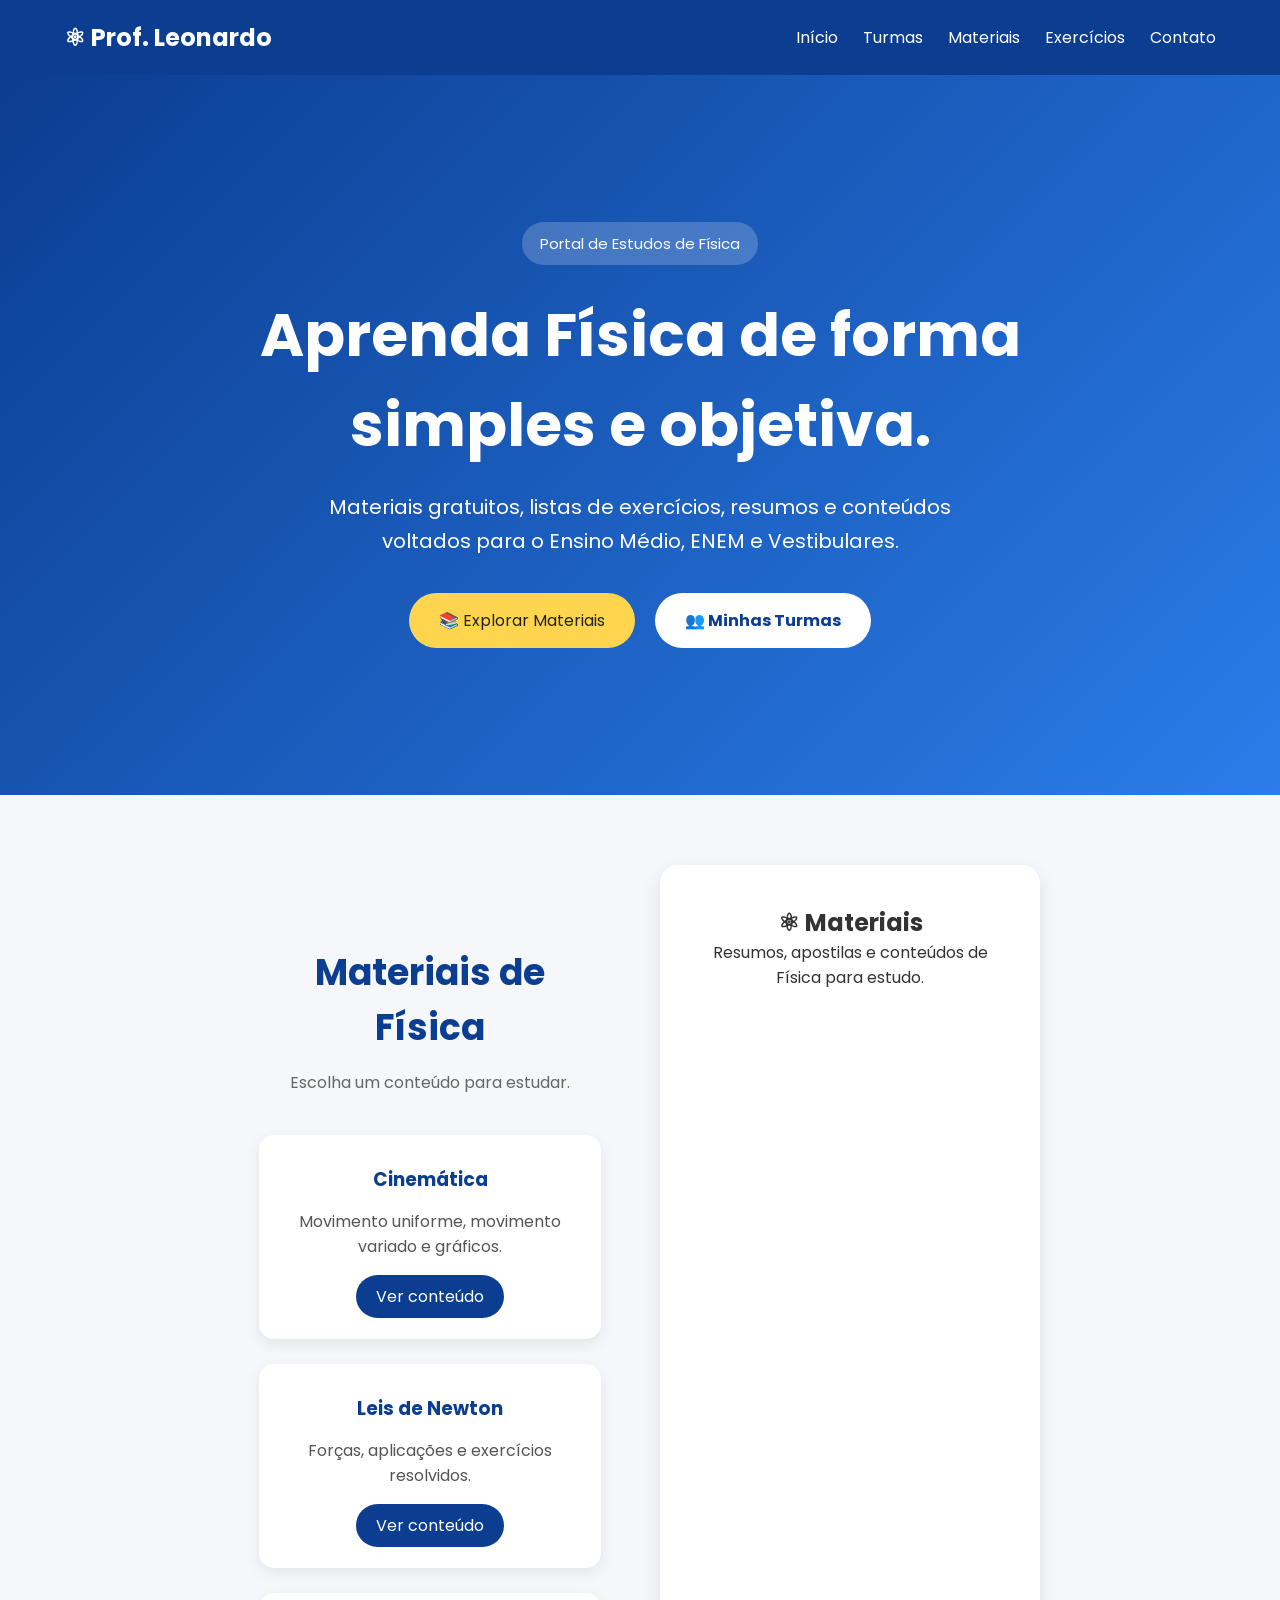
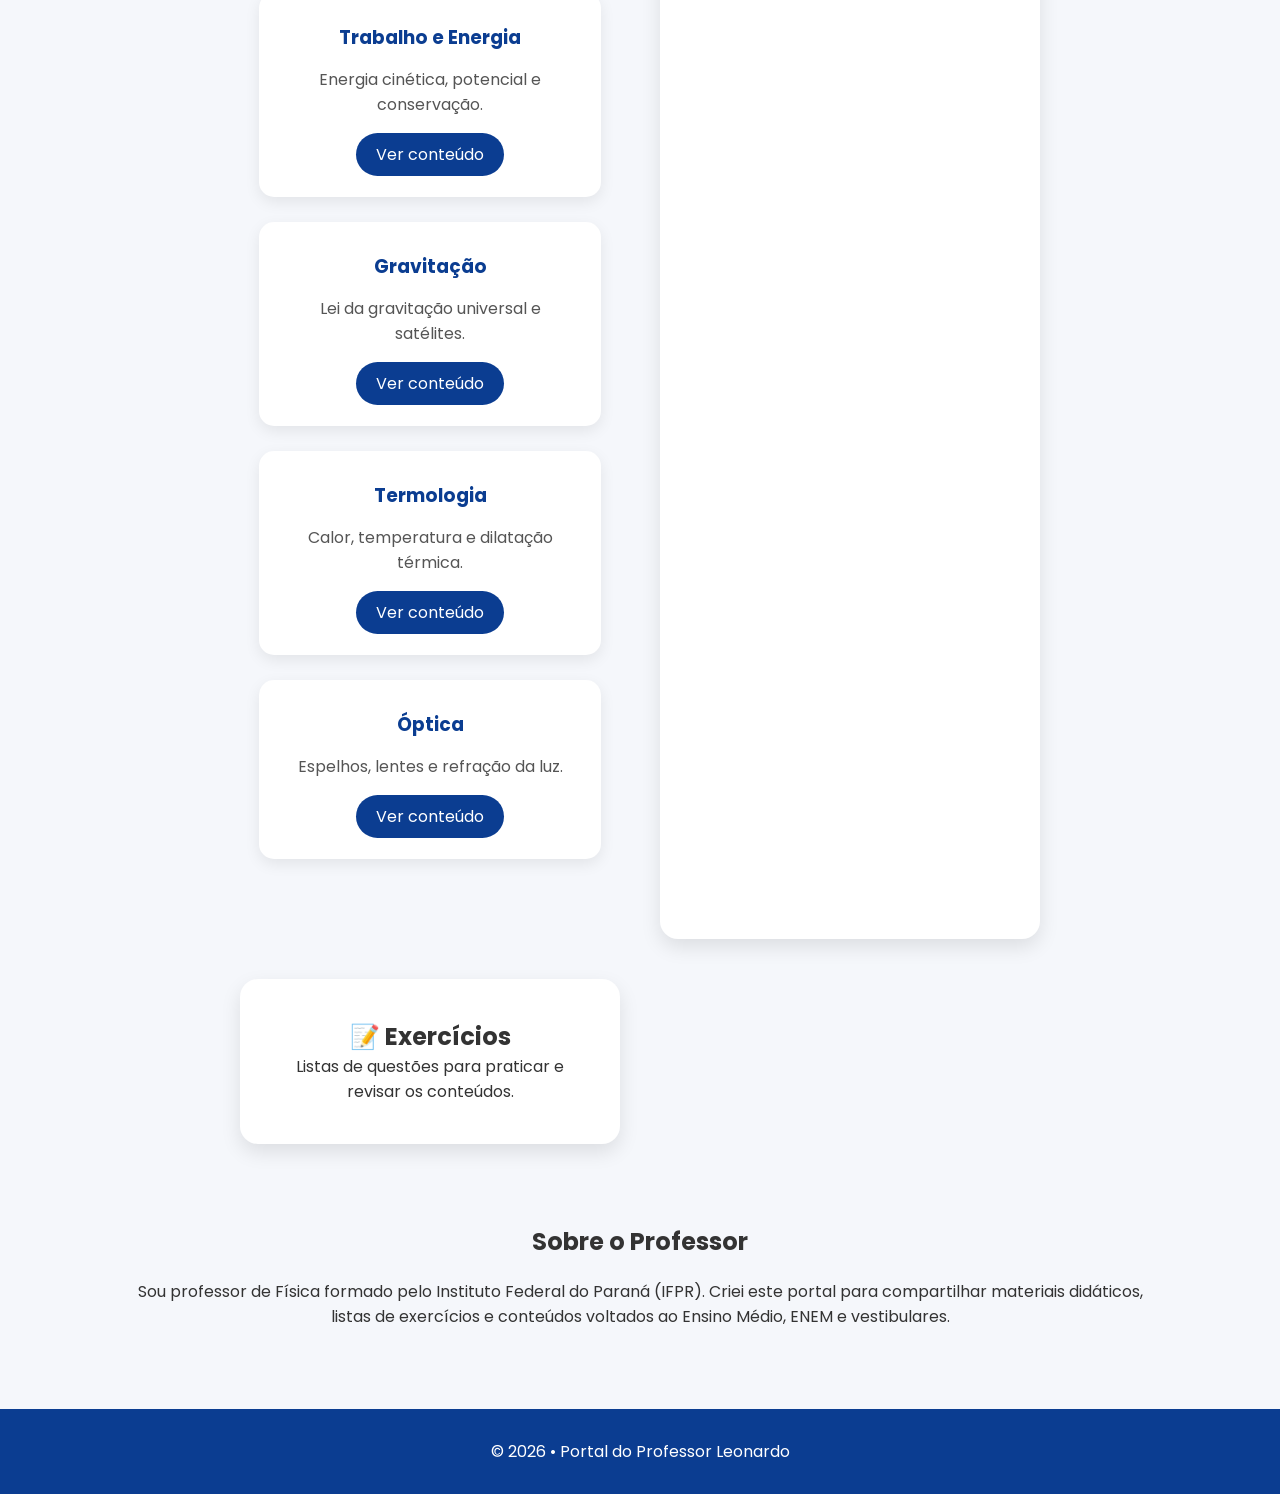
==== index.html @ 88575f0d "Primeira versão do Portal do Professor Leonardo" ====
<!DOCTYPE html>
<html lang="pt-BR">

<head>
    <meta charset="UTF-8">
    <meta name="viewport" content="width=device-width, initial-scale=1.0">

    <title>Portal do Professor Leonardo</title>

    <link rel="stylesheet" href="css/style.css">

    <link rel="preconnect" href="https://fonts.googleapis.com">
    <link href="https://fonts.googleapis.com/css2?family=Poppins:wght@300;500;700&display=swap" rel="stylesheet">
</head>

<body>

    <header>
        <nav class="navbar">

            <h2 class="logo">⚛ Prof. Leonardo</h2>

           <ul class="menu">

<li><a href="index.html">Início</a></li>

<li><a href="turmas.html">Turmas</a></li>

<li><a href="materiais.html">Materiais</a></li>

<li><a href="exercicios.html">Exercícios</a></li>

<li><a href="contato.html">Contato</a></li>

</ul>

        </nav>
    </header>

    <section class="hero">

    <div class="hero-texto">

        <span class="destaque">
            Portal de Estudos de Física
        </span>

        <h1>
            Aprenda Física de forma simples e objetiva.
        </h1>

        <p>
            Materiais gratuitos, listas de exercícios, resumos e conteúdos
            voltados para o Ensino Médio, ENEM e Vestibulares.
        </p>

        <div class="hero-botoes">

            <a href="materiais.html" class="botao">
                📚 Explorar Materiais
            </a>

            <a href="turmas.html" class="botao-secundario">
                👥 Minhas Turmas
            </a>

        </div>

    </div>

</section>

    <section class="cards">

        <section class="materiais">

    <h2>Materiais de Física</h2>
    <p class="subtitulo">
        Escolha um conteúdo para estudar.
    </p>

    <div class="materiais-grid">

        <div class="material">
    <h3>Cinemática</h3>
    <p>Movimento uniforme, movimento variado e gráficos.</p>
    <a href="paginas/cinematica.html">Ver conteúdo</a>
</div>

        <div class="material">
            <h3>Leis de Newton</h3>
            <p>Forças, aplicações e exercícios resolvidos.</p>
            <a href="#">Ver conteúdo</a>
        </div>

        <div class="material">
            <h3>Trabalho e Energia</h3>
            <p>Energia cinética, potencial e conservação.</p>
            <a href="#">Ver conteúdo</a>
        </div>

        <div class="material">
            <h3>Gravitação</h3>
            <p>Lei da gravitação universal e satélites.</p>
            <a href="#">Ver conteúdo</a>
        </div>

        <div class="material">
            <h3>Termologia</h3>
            <p>Calor, temperatura e dilatação térmica.</p>
            <a href="#">Ver conteúdo</a>
        </div>

        <div class="material">
            <h3>Óptica</h3>
            <p>Espelhos, lentes e refração da luz.</p>
            <a href="#">Ver conteúdo</a>
        </div>

    </div>

</section>

    <div class="card">
        <h2>⚛ Materiais</h2>
        <p>Resumos, apostilas e conteúdos de Física para estudo.</p>
    </div>

    <div class="card">
        <h2>📝 Exercícios</h2>
        <p>Listas de questões para praticar e revisar os conteúdos.</p>
    </div>


</section>

    <section class="sobre">

        <h2>Sobre o Professor</h2>

        <p>
            Sou professor de Física formado pelo Instituto Federal do Paraná (IFPR).
            Criei este portal para compartilhar materiais didáticos, listas de exercícios
            e conteúdos voltados ao Ensino Médio, ENEM e vestibulares.
        </p>

    </section>

    <footer>

        <p>© 2026 • Portal do Professor Leonardo</p>

    </footer>

    <script src="js/script.js"></script>

</body>

</html>
---- css/style.css ----
*{
    margin:0;
    padding:0;
    box-sizing:border-box;
}

body{

    font-family:Poppins,sans-serif;
    background:#f5f7fb;
    color:#333;

}

header{

     /* Substitua 'header' pelo nome da sua classe se for diferente, ex: .navbar */
    position: relative; /* ou 'fixed' / 'sticky' se ela já tiver um desses */
    z-index: 999; /* Um valor alto garante que ela fique no topo de tudo */

    background:#0b3d91;
    color:white;
    position:sticky;
    top:0;

}

.navbar{

    width:90%;
    max-width:1200px;

    margin:auto;

    display:flex;
    justify-content:space-between;
    align-items:center;

    padding:20px 0;

}

.logo{

    font-size:24px;

}

.menu{

    display:flex;
    list-style:none;
    gap:25px;

}

.menu a{

    color:white;
    text-decoration:none;
    transition:.3s;

}

.menu a:hover{

    color:#ffd54f;

}

.hero{

    height:75vh;

    display:flex;
    justify-content:center;
    align-items:center;

    text-align:center;

    background:linear-gradient(135deg,#0b3d91,#2b7de9);

    color:white;

}

.hero h1{

    font-size:50px;

}

.hero p{

    margin:20px auto;
    max-width:700px;

}

.botao{

    display:inline-block;

    background:#ffd54f;

    color:#222;

    padding:15px 30px;

    border-radius:30px;

    text-decoration:none;

    transition:.3s;

}

.botao:hover{

    transform:scale(1.05);

}

.cards{

    width:90%;
    max-width:800px;

    margin:70px auto;

    display:grid;

    grid-template-columns:repeat(auto-fit,minmax(280px,1fr));

    justify-content:center;

    gap:40px;

}

.card{

    background:white;

    padding:40px 30px;

    border-radius:18px;

    text-align:center;

    box-shadow:0 8px 20px rgba(0,0,0,.1);

    transition:.3s;

}

.card:hover{

    transform:translateY(-10px);

}

.sobre{

    width:80%;

    margin:80px auto;

    text-align:center;

}

.sobre h2{

    margin-bottom:20px;

}

footer{

    background:#0b3d91;

    color:white;

    text-align:center;

    padding:30px;

}

/* ===== Materiais ===== */

.materiais{

    width:90%;
    max-width:1200px;

    margin:80px auto;

    text-align:center;

}

.materiais h2{

    font-size:36px;
    color:#0b3d91;

}

.subtitulo{

    margin:15px 0 40px;
    color:#666;

}

.materiais-grid{

    display:grid;

    grid-template-columns:repeat(auto-fit,minmax(280px,1fr));

    gap:25px;

}

.material{

    background:white;

    padding:30px;

    border-radius:15px;

    box-shadow:0 5px 15px rgba(0,0,0,.08);

    transition:.3s;

}

.material:hover{

    transform:translateY(-8px);

}

.material h3{

    color:#0b3d91;

    margin-bottom:15px;

}

.material p{

    margin-bottom:25px;

    color:#555;

}

.material a{

    text-decoration:none;

    background:#0b3d91;

    color:white;

    padding:10px 20px;

    border-radius:25px;

    transition:.3s;

}

.material a:hover{

    background:#2b7de9;

}

/* Página de conteúdos */


.conteudo{

    width:85%;
    max-width:1000px;

    margin:60px auto;

}


.conteudo h1{

    color:#0b3d91;

    font-size:42px;

    margin-bottom:20px;

}


.conteudo h2{

    color:#0b3d91;

    margin-top:40px;

}



.topicos{

    display:grid;

    grid-template-columns:repeat(auto-fit,minmax(250px,1fr));

    gap:20px;

    margin-top:20px;

}



.topicos div{

    background:white;

    padding:25px;

    border-radius:15px;

    box-shadow:0 5px 15px rgba(0,0,0,.1);

}



.formula{

    background:#eef5ff;

    padding:25px;

    border-radius:15px;

    margin-top:20px;

    font-size:18px;

}

/* Página de Materiais */


.pagina-materiais{

    width:90%;
    max-width:1200px;

    margin:60px auto;

    text-align:center;

}



.pagina-materiais h1{

    font-size:42px;

    color:#0b3d91;

}



.lista-materiais{

    margin-top:50px;

    display:grid;

    grid-template-columns:repeat(auto-fit,minmax(280px,1fr));

    gap:30px;

}



.item-material{

    background:white;

    padding:30px;

    border-radius:15px;

    box-shadow:0 5px 15px rgba(0,0,0,.1);

    transition:.3s;

}



.item-material:hover{

    transform:translateY(-8px);

}



.item-material h2{

    color:#0b3d91;

}



.item-material p{

    margin:20px 0;

    color:#555;

}



.item-material a{

    text-decoration:none;

    background:#0b3d91;

    color:white;

    padding:12px 25px;

    border-radius:25px;

}



.item-material a:hover{

    background:#2b7de9;

}

/* Página de Exercícios */


.pagina-exercicios{

    width:90%;
    max-width:1200px;

    margin:60px auto;

    text-align:center;

}



.pagina-exercicios h1{

    color:#0b3d91;

    font-size:42px;

}



.lista-exercicios{

    margin-top:50px;

    display:grid;

    grid-template-columns:repeat(auto-fit,minmax(280px,1fr));

    gap:30px;

}



.exercicio{

    background:white;

    padding:30px;

    border-radius:15px;

    box-shadow:0 5px 15px rgba(0,0,0,.1);

}



.exercicio h2{

    color:#0b3d91;

}



.exercicio p{

    margin:20px 0;

}



.exercicio button{

    background:#0b3d91;

    color:white;

    border:none;

    padding:12px 25px;

    border-radius:25px;

    cursor:pointer;

}



.exercicio button:hover{

    background:#2b7de9;

}

/* Botões de Download */


.download{

    display:block;

    margin-top:15px;

    background:#ffd54f !important;

    color:#222 !important;

}


.download:hover{

    background:#ffca28 !important;

}

/* ==========================
   Página Turmas
========================== */

.pagina-turmas{

    width:90%;
    max-width:1200px;

    margin:60px auto;

    text-align:center;

}

.pagina-turmas h1{

    color:#0b3d91;

    font-size:42px;

    margin-bottom:15px;

}

.pagina-turmas p{

    color:#666;

    margin-bottom:40px;

}

.lista-turmas{

    display:grid;

    grid-template-columns:repeat(auto-fit,minmax(280px,1fr));

    gap:30px;

}

.turma{

    background:white;

    padding:30px;

    border-radius:15px;

    box-shadow:0 5px 15px rgba(0,0,0,.1);

    transition:.3s;

}

.turma:hover{

    transform:translateY(-8px);

}

.turma h2{

    color:#0b3d91;

    margin-bottom:15px;

}

.turma p{

    margin-bottom:20px;

}

.turma a{

    display:inline-block;

    text-decoration:none;

    background:#0b3d91;

    color:white;

    padding:12px 25px;

    border-radius:25px;

    transition:.3s;

}

.turma a:hover{

    background:#2b7de9;

}
/* ===========================
   HERO 2.0
=========================== */

.hero{

    min-height:80vh;

    display:flex;

    justify-content:center;

    align-items:center;

    text-align:center;

    padding:40px;

    background:linear-gradient(135deg,#0b3d91,#2b7de9);

    color:white;

}

.hero-texto{

    max-width:800px;

}

.destaque{

    display:inline-block;

    background:rgba(255,255,255,.2);

    padding:10px 18px;

    border-radius:30px;

    margin-bottom:25px;

    font-size:15px;

}

.hero h1{

    font-size:60px;

    margin-bottom:20px;

}

.hero p{

    font-size:20px;

    line-height:1.7;

    margin-bottom:35px;

}

.hero-botoes{

    display:flex;

    justify-content:center;

    gap:20px;

    flex-wrap:wrap;

}

.botao-secundario{

    background:white;

    color:#0b3d91;

    padding:15px 30px;

    border-radius:30px;

    text-decoration:none;

    font-weight:bold;

    transition:.3s;

}

.botao-secundario:hover{

    transform:scale(1.05);

}

/* ==========================
   Conteúdos das Turmas
========================== */

.conteudos-grid{

    width:90%;
    max-width:1200px;

    margin:40px auto;

    display:grid;

    grid-template-columns:repeat(auto-fit,minmax(350px,1fr));

    gap:30px;

}

.conteudo-card{

    background:white;

    border-radius:18px;

    padding:30px;

    box-shadow:0 10px 25px rgba(0,0,0,.1);

    transition:.3s;

}

.conteudo-card:hover{

    transform:translateY(-8px);

}

.conteudo-card h2{

    color:#0b3d91;

    margin-bottom:15px;

}

.conteudo-card p{

    color:#555;

    margin-bottom:25px;

}

.botoes-download{

    display:grid;

    grid-template-columns:1fr 1fr;

    gap:12px;

}

.botoes-download a{

    text-decoration:none;

    text-align:center;

    background:#0b3d91;

    color:white;

    padding:12px;

    border-radius:10px;

    transition:.3s;

}

.botoes-download a:hover{

    background:#2b7de9;

}

/*==========================
      Avisos da Turma
==========================*/

.aviso{

    width:90%;
    max-width:1200px;

    margin:30px auto;

    background:#fff8db;

    border-left:8px solid #ffc107;

    padding:20px 25px;

    border-radius:12px;

    box-shadow:0 5px 15px rgba(0,0,0,.08);

}

.aviso h3{

    margin-bottom:10px;

    color:#8a6d00;

}

.aviso p{

    margin:0;

    color:#444;

}

/*==========================
      Barra de Pesquisa
==========================*/

.pesquisa{

    width:90%;

    max-width:1200px;

    margin:30px auto;

}

.pesquisa input{

    width:100%;

    padding:16px;

    border-radius:12px;

    border:2px solid #ddd;

    font-size:18px;

    outline:none;

}

.pesquisa input:focus{

    border-color:#0b3d91;

}

/*==========================
      Estatísticas
==========================*/

.estatisticas{

    width:90%;
    max-width:1200px;

    margin:30px auto;

    display:grid;

    grid-template-columns:repeat(auto-fit,minmax(180px,1fr));

    gap:20px;

}

.estatistica-card{

    background:white;

    border-radius:15px;

    padding:25px;

    text-align:center;

    box-shadow:0 8px 20px rgba(0,0,0,.08);

    transition:.3s;

}

.estatistica-card:hover{

    transform:translateY(-6px);

}

.estatistica-card h2{

    font-size:35px;

    margin-bottom:10px;

}

.estatistica-card span{

    display:block;

    font-size:36px;

    font-weight:bold;

    color:#0b3d91;

}

.estatistica-card p{

    margin-top:10px;

    color:#666;

}

/*==========================
        CONTATO
==========================*/

.contato{

    width:90%;
    max-width:900px;

    margin:60px auto;

    text-align:center;

}

.contato-card{

    margin-top:40px;

    background:white;

    padding:40px;

    border-radius:20px;

    box-shadow:0 10px 25px rgba(0,0,0,.1);

}

.contato-card h2{

    color:#0b3d91;

    margin-bottom:25px;

}

.contato-card p{

    font-size:18px;

    margin:12px 0;

}
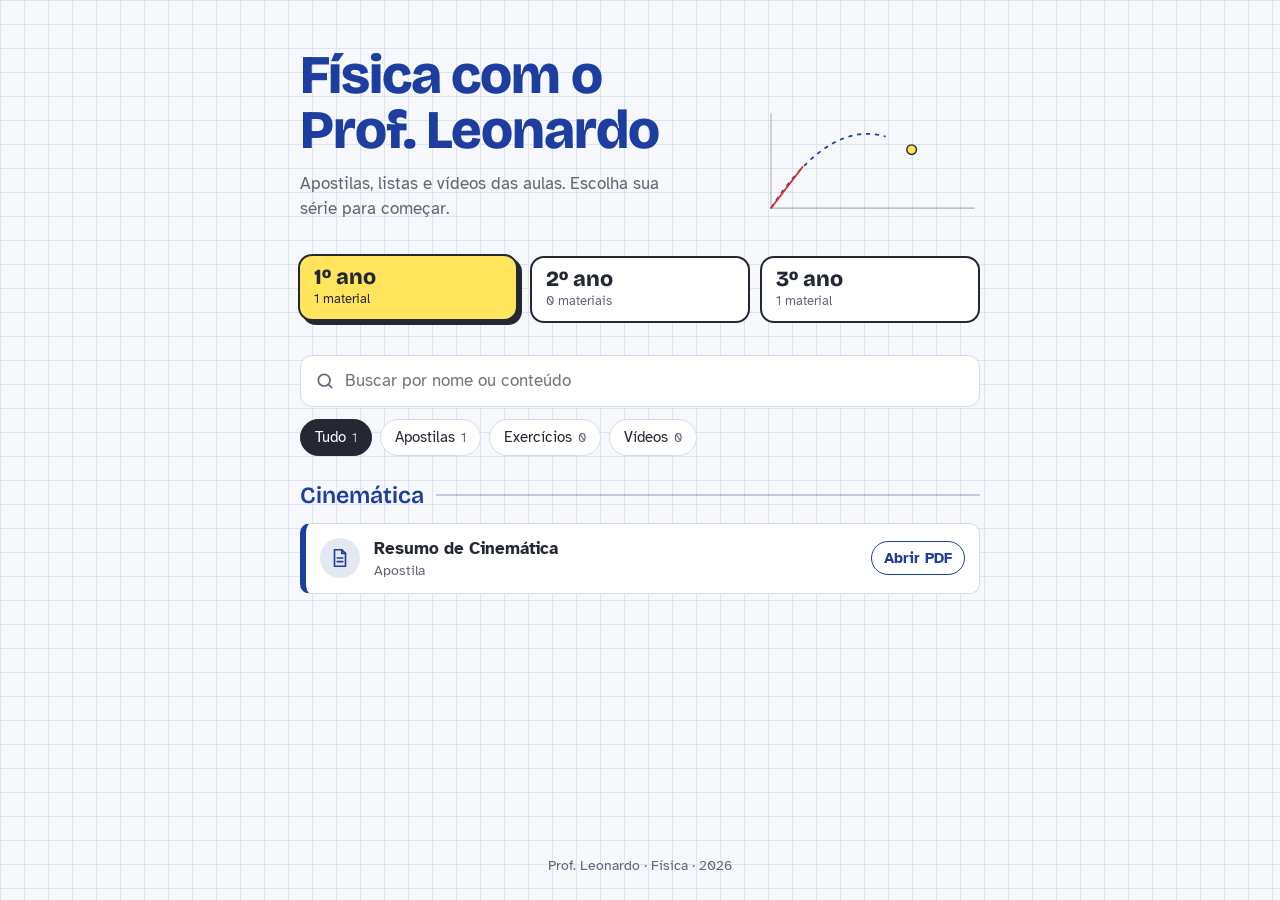
==== commit c97eaac7: "Add files via upload" ====
--- a/index.html
+++ b/index.html
@@ -1,160 +1,77 @@
 <!DOCTYPE html>
 <html lang="pt-BR">
-
 <head>
-    <meta charset="UTF-8">
-    <meta name="viewport" content="width=device-width, initial-scale=1.0">
-
-    <title>Portal do Professor Leonardo</title>
-
-    <link rel="stylesheet" href="css/style.css">
-
-    <link rel="preconnect" href="https://fonts.googleapis.com">
-    <link href="https://fonts.googleapis.com/css2?family=Poppins:wght@300;500;700&display=swap" rel="stylesheet">
+  <meta charset="UTF-8">
+  <meta name="viewport" content="width=device-width, initial-scale=1.0">
+  <meta name="theme-color" content="#1D3E9E">
+  <title>Física com o Prof. Leonardo</title>
+  <link rel="preconnect" href="https://fonts.googleapis.com">
+  <link rel="preconnect" href="https://fonts.gstatic.com" crossorigin>
+  <link href="https://fonts.googleapis.com/css2?family=Atkinson+Hyperlegible:wght@400;700&family=Bricolage+Grotesque:opsz,wght@12..96,600;12..96,800&display=swap" rel="stylesheet">
+  <link rel="stylesheet" href="style.css">
 </head>
-
 <body>
 
-    <header>
-        <nav class="navbar">
+  <header class="topo">
+    <div class="topo-texto">
+      <h1>Física com o Prof.&nbsp;Leonardo</h1>
+      <p>Apostilas, listas e vídeos das aulas. Escolha sua série para começar.</p>
+    </div>
+    <svg class="trajetoria" id="trajetoria" viewBox="0 0 320 170" aria-hidden="true">
+      <defs>
+        <clipPath id="revelar">
+          <rect x="0" y="-80" width="0" height="260">
+            <animate attributeName="width" from="0" to="320" dur="1.4s" begin="0.2s" fill="freeze" calcMode="spline" keySplines=".3 .1 .6 1"/>
+          </rect>
+        </clipPath>
+      </defs>
+      <line class="eixo" x1="16" y1="150" x2="312" y2="150"/>
+      <line class="eixo" x1="16" y1="150" x2="16" y2="12"/>
+      <path class="curva" clip-path="url(#revelar)" d="M16 150 Q 156 -66 296 150"/>
+      <line class="vetor" x1="16" y1="150" x2="62" y2="90"/>
+      <circle class="bola" r="7" cx="0" cy="0">
+        <animateMotion dur="1.4s" begin="0.2s" fill="freeze" calcMode="spline" keyPoints="0;1" keyTimes="0;1" keySplines=".3 .1 .6 1" path="M16 150 Q 156 -66 296 150"/>
+      </circle>
+    </svg>
+  </header>
 
-            <h2 class="logo">⚛ Prof. Leonardo</h2>
+  <div class="barra" id="barra">
+    <nav class="series" aria-label="Série">
+      <button data-serie="1"><span>1º ano</span><small></small></button>
+      <button data-serie="2"><span>2º ano</span><small></small></button>
+      <button data-serie="3"><span>3º ano</span><small></small></button>
+    </nav>
+  </div>
 
-           <ul class="menu">
-
-<li><a href="index.html">Início</a></li>
-
-<li><a href="turmas.html">Turmas</a></li>
-
-<li><a href="materiais.html">Materiais</a></li>
-
-<li><a href="exercicios.html">Exercícios</a></li>
-
-<li><a href="contato.html">Contato</a></li>
-
-</ul>
-
-        </nav>
-    </header>
-
-    <section class="hero">
-
-    <div class="hero-texto">
-
-        <span class="destaque">
-            Portal de Estudos de Física
-        </span>
-
-        <h1>
-            Aprenda Física de forma simples e objetiva.
-        </h1>
-
-        <p>
-            Materiais gratuitos, listas de exercícios, resumos e conteúdos
-            voltados para o Ensino Médio, ENEM e Vestibulares.
-        </p>
-
-        <div class="hero-botoes">
-
-            <a href="materiais.html" class="botao">
-                📚 Explorar Materiais
-            </a>
-
-            <a href="turmas.html" class="botao-secundario">
-                👥 Minhas Turmas
-            </a>
-
-        </div>
-
+  <main>
+    <div class="filtros">
+      <label class="busca">
+        <svg viewBox="0 0 24 24" aria-hidden="true"><circle cx="11" cy="11" r="7"/><path d="m20 20-4-4"/></svg>
+        <input type="search" id="busca" placeholder="Buscar por nome ou conteúdo" aria-label="Buscar material">
+      </label>
+      <div class="tipos" role="group" aria-label="Tipo de material">
+        <button data-tipo="">Tudo</button>
+        <button data-tipo="apostila">Apostilas</button>
+        <button data-tipo="exercicio">Exercícios</button>
+        <button data-tipo="video">Vídeos</button>
+      </div>
     </div>
 
-</section>
+    <p id="aviso" class="aviso" hidden></p>
+    <div id="lista" aria-live="polite"></div>
+  </main>
 
-    <section class="cards">
+  <footer>Prof. Leonardo · Física · 2026</footer>
 
-        <section class="materiais">
+  <dialog id="player" aria-labelledby="player-titulo">
+    <div class="player-topo">
+      <strong id="player-titulo"></strong>
+      <button id="fechar">Fechar</button>
+    </div>
+    <div class="player-video"><iframe id="player-frame" title="Vídeo da aula" allow="autoplay; encrypted-media; fullscreen" allowfullscreen></iframe></div>
+  </dialog>
 
-    <h2>Materiais de Física</h2>
-    <p class="subtitulo">
-        Escolha um conteúdo para estudar.
-    </p>
-
-    <div class="materiais-grid">
-
-        <div class="material">
-    <h3>Cinemática</h3>
-    <p>Movimento uniforme, movimento variado e gráficos.</p>
-    <a href="paginas/cinematica.html">Ver conteúdo</a>
-</div>
-
-        <div class="material">
-            <h3>Leis de Newton</h3>
-            <p>Forças, aplicações e exercícios resolvidos.</p>
-            <a href="#">Ver conteúdo</a>
-        </div>
-
-        <div class="material">
-            <h3>Trabalho e Energia</h3>
-            <p>Energia cinética, potencial e conservação.</p>
-            <a href="#">Ver conteúdo</a>
-        </div>
-
-        <div class="material">
-            <h3>Gravitação</h3>
-            <p>Lei da gravitação universal e satélites.</p>
-            <a href="#">Ver conteúdo</a>
-        </div>
-
-        <div class="material">
-            <h3>Termologia</h3>
-            <p>Calor, temperatura e dilatação térmica.</p>
-            <a href="#">Ver conteúdo</a>
-        </div>
-
-        <div class="material">
-            <h3>Óptica</h3>
-            <p>Espelhos, lentes e refração da luz.</p>
-            <a href="#">Ver conteúdo</a>
-        </div>
-
-    </div>
-
-</section>
-
-    <div class="card">
-        <h2>⚛ Materiais</h2>
-        <p>Resumos, apostilas e conteúdos de Física para estudo.</p>
-    </div>
-
-    <div class="card">
-        <h2>📝 Exercícios</h2>
-        <p>Listas de questões para praticar e revisar os conteúdos.</p>
-    </div>
-
-
-</section>
-
-    <section class="sobre">
-
-        <h2>Sobre o Professor</h2>
-
-        <p>
-            Sou professor de Física formado pelo Instituto Federal do Paraná (IFPR).
-            Criei este portal para compartilhar materiais didáticos, listas de exercícios
-            e conteúdos voltados ao Ensino Médio, ENEM e vestibulares.
-        </p>
-
-    </section>
-
-    <footer>
-
-        <p>© 2026 • Portal do Professor Leonardo</p>
-
-    </footer>
-
-    <script src="js/script.js"></script>
-
+  <script src="materiais.js"></script>
+  <script src="script.js"></script>
 </body>
-
 </html>
-
--- a/style.css
+++ b/style.css
@@ -0,0 +1,211 @@
+* { margin: 0; padding: 0; box-sizing: border-box; }
+
+:root {
+  --papel: #F6F8FB;
+  --grade: #DCE4F2;
+  --tinta: #1D3E9E;
+  --tinta-escura: #142C73;
+  --grafite: #232833;
+  --suave: #5E6675;
+  --linha: #D5DCE8;
+  --marca: #FFE45C;
+  --verde: #1E8558;
+  --vermelho: #D1362F;
+
+  --titulo: "Bricolage Grotesque", "Segoe UI", system-ui, sans-serif;
+  --texto: "Atkinson Hyperlegible", system-ui, -apple-system, "Segoe UI", sans-serif;
+  --largura: 720px;
+}
+
+html { scroll-padding-top: 90px; }
+
+body {
+  font-family: var(--texto);
+  font-size: 1.0625rem;
+  line-height: 1.5;
+  color: var(--grafite);
+  background-color: var(--papel);
+  background-image:
+    linear-gradient(var(--grade) 1px, transparent 1px),
+    linear-gradient(90deg, var(--grade) 1px, transparent 1px);
+  background-size: 24px 24px;
+  min-height: 100vh;
+  display: flex;
+  flex-direction: column;
+}
+
+:focus-visible { outline: 3px solid var(--tinta); outline-offset: 2px; border-radius: 6px; }
+
+/* ---------- topo ---------- */
+.topo {
+  width: 100%; max-width: var(--largura); margin: 0 auto;
+  padding: 48px 20px 24px;
+  display: grid; grid-template-columns: 1fr 220px; align-items: end; gap: 16px;
+}
+.topo h1 {
+  font-family: var(--titulo); font-weight: 800;
+  font-size: clamp(2.1rem, 6.5vw, 3.4rem);
+  line-height: 1.02; letter-spacing: -0.02em; color: var(--tinta);
+}
+.topo p { margin-top: 12px; color: var(--suave); max-width: 34ch; }
+
+.trajetoria { width: 100%; overflow: visible; }
+.trajetoria .eixo { stroke: var(--grafite); stroke-width: 1.5; opacity: .35; }
+.trajetoria .curva {
+  fill: none; stroke: var(--tinta); stroke-width: 2.5; stroke-dasharray: 6 7;
+}
+.trajetoria .vetor { stroke: var(--vermelho); stroke-width: 2.5; stroke-linecap: round; }
+.trajetoria .bola { fill: var(--marca); stroke: var(--grafite); stroke-width: 2; }
+
+/* ---------- barra das séries (fica presa no topo) ---------- */
+.barra {
+  position: sticky; top: 0; z-index: 10;
+  padding: 10px 20px;
+  transition: background-color .2s, box-shadow .2s;
+}
+.barra.grudada { background: rgba(246, 248, 251, .94); box-shadow: 0 1px 0 var(--linha); backdrop-filter: blur(6px); }
+
+.series {
+  max-width: calc(var(--largura) - 40px); margin: 0 auto;
+  display: grid; grid-template-columns: repeat(3, 1fr); gap: 10px;
+}
+.series button {
+  font: inherit; cursor: pointer; text-align: left;
+  background: #fff; color: var(--grafite);
+  border: 2px solid var(--grafite); border-radius: 14px;
+  padding: 10px 14px;
+  display: flex; flex-direction: column;
+  transition: transform .12s, background-color .12s;
+}
+.series button span { font-family: var(--titulo); font-weight: 800; font-size: 1.35rem; line-height: 1.1; }
+.series button small { font-size: .82rem; color: var(--suave); }
+.series button:hover { transform: translateY(-2px); }
+.series button.ativo {
+  background: var(--marca);
+  box-shadow: 4px 4px 0 var(--grafite);
+  transform: translate(-2px, -2px);
+}
+.series button.ativo small { color: var(--grafite); }
+
+/* ---------- conteúdo ---------- */
+main { width: 100%; max-width: var(--largura); margin: 0 auto; padding: 8px 20px 48px; flex: 1; }
+
+.filtros { display: flex; flex-direction: column; gap: 12px; margin: 14px 0 22px; }
+
+.busca {
+  display: flex; align-items: center; gap: 10px;
+  background: #fff; border: 1.5px solid var(--linha); border-radius: 12px; padding: 0 14px;
+}
+.busca:focus-within { border-color: var(--tinta); }
+.busca svg { width: 20px; height: 20px; fill: none; stroke: var(--suave); stroke-width: 2; stroke-linecap: round; flex: none; }
+.busca input { flex: 1; border: 0; outline: 0; background: none; font: inherit; padding: 12px 0; color: var(--grafite); }
+
+.tipos { display: flex; flex-wrap: wrap; gap: 8px; }
+.tipos button {
+  font: inherit; font-size: .95rem; cursor: pointer; white-space: nowrap;
+  background: #fff; color: var(--grafite);
+  border: 1.5px solid var(--linha); border-radius: 999px; padding: 6px 14px;
+}
+.tipos button::after { content: attr(data-n); margin-left: 6px; color: var(--suave); font-size: .85em; }
+.tipos button.ativo { background: var(--grafite); border-color: var(--grafite); color: #fff; }
+.tipos button.ativo::after { color: #fff; opacity: .7; }
+
+.aviso {
+  background: var(--marca); color: var(--grafite);
+  padding: 12px 16px; border-radius: 4px 14px 14px 14px;
+  font-weight: 700; margin-bottom: 26px;
+  transform: rotate(-0.4deg);
+}
+
+/* seções de conteúdo, como capítulos do caderno */
+.conteudo { margin-bottom: 30px; }
+.conteudo h2 {
+  font-family: var(--titulo); font-weight: 600; font-size: 1.45rem; color: var(--tinta);
+  display: flex; align-items: center; gap: 12px; margin-bottom: 10px;
+}
+.conteudo h2::after { content: ""; flex: 1; height: 2px; background: var(--tinta); opacity: .25; }
+
+.conteudo ul { list-style: none; display: flex; flex-direction: column; gap: 8px; }
+
+.item {
+  --cor: var(--tinta);
+  display: flex; align-items: center; gap: 14px;
+  background: #fff; color: inherit; text-decoration: none;
+  border: 1.5px solid var(--linha); border-left: 6px solid var(--cor);
+  border-radius: 10px; padding: 12px 14px;
+  transition: border-color .12s, transform .12s;
+}
+.item.tipo-exercicio { --cor: var(--verde); }
+.item.tipo-video { --cor: var(--vermelho); }
+.item:hover { border-color: var(--cor); transform: translateX(3px); }
+
+.icone {
+  width: 40px; height: 40px; flex: none; border-radius: 50%;
+  display: grid; place-items: center;
+  background: color-mix(in srgb, var(--cor) 12%, #fff);
+}
+.icone svg { width: 22px; height: 22px; fill: none; stroke: var(--cor); stroke-width: 1.8; stroke-linejoin: round; stroke-linecap: round; }
+.tipo-video .icone svg { fill: var(--cor); }
+
+.texto { flex: 1; min-width: 0; display: flex; flex-direction: column; }
+.texto strong { font-weight: 700; overflow-wrap: anywhere; }
+.texto small { font-size: .85rem; color: var(--suave); }
+
+.acao {
+  flex: none; font-weight: 700; font-size: .92rem; color: var(--cor);
+  border: 1.5px solid currentColor; border-radius: 999px; padding: 5px 12px;
+}
+.item:hover .acao { background: var(--cor); color: #fff; border-color: var(--cor); }
+
+.vazio {
+  text-align: center; padding: 40px 20px; background: #fff;
+  border: 2px dashed var(--linha); border-radius: 14px;
+  display: flex; flex-direction: column; align-items: center; gap: 6px;
+}
+.vazio span { color: var(--suave); }
+.vazio button {
+  margin-top: 10px; font: inherit; font-weight: 700; cursor: pointer;
+  background: var(--tinta); color: #fff; border: 0; border-radius: 999px; padding: 8px 18px;
+}
+
+footer { text-align: center; color: var(--suave); font-size: .85rem; padding: 24px; }
+
+/* ---------- player de vídeo ---------- */
+dialog {
+  border: 0; border-radius: 16px; padding: 0; width: min(920px, 94vw);
+  margin: auto; background: var(--grafite); color: #fff; overflow: hidden;
+}
+dialog::backdrop { background: rgba(20, 24, 33, .75); }
+.player-topo { display: flex; justify-content: space-between; align-items: center; gap: 12px; padding: 12px 16px; }
+.player-topo button {
+  font: inherit; font-weight: 700; cursor: pointer;
+  background: #fff; color: var(--grafite); border: 0; border-radius: 999px; padding: 6px 14px;
+}
+.player-video { aspect-ratio: 16 / 9; background: #000; }
+.player-video iframe { width: 100%; height: 100%; border: 0; display: block; }
+
+/* ---------- celular ---------- */
+@media (max-width: 600px) {
+  body { font-size: 1rem; }
+  .topo { grid-template-columns: 1fr 88px; align-items: start; padding-top: 28px; gap: 8px; }
+  .topo-texto { display: contents; }
+  .topo h1 { grid-column: 1; grid-row: 1; }
+  .topo p { grid-column: 1 / -1; grid-row: 2; margin-top: 4px; }
+  .trajetoria { grid-column: 2; grid-row: 1; margin-top: 8px; }
+  .tipos { gap: 6px; }
+  .tipos button { padding: 5px 9px; font-size: .86rem; }
+  .tipos button::after { margin-left: 4px; }
+  .barra { padding: 8px 14px; }
+  main { padding: 6px 14px 40px; }
+  .series { gap: 8px; }
+  .series button { padding: 8px 10px; border-radius: 12px; }
+  .series button span { font-size: 1.15rem; }
+  .series button small { font-size: .75rem; }
+  .item { padding: 12px; gap: 12px; }
+  .icone { width: 36px; height: 36px; }
+  .acao { padding: 4px 10px; font-size: .85rem; }
+}
+
+@media (prefers-reduced-motion: reduce) {
+  * { transition: none !important; }
+}
